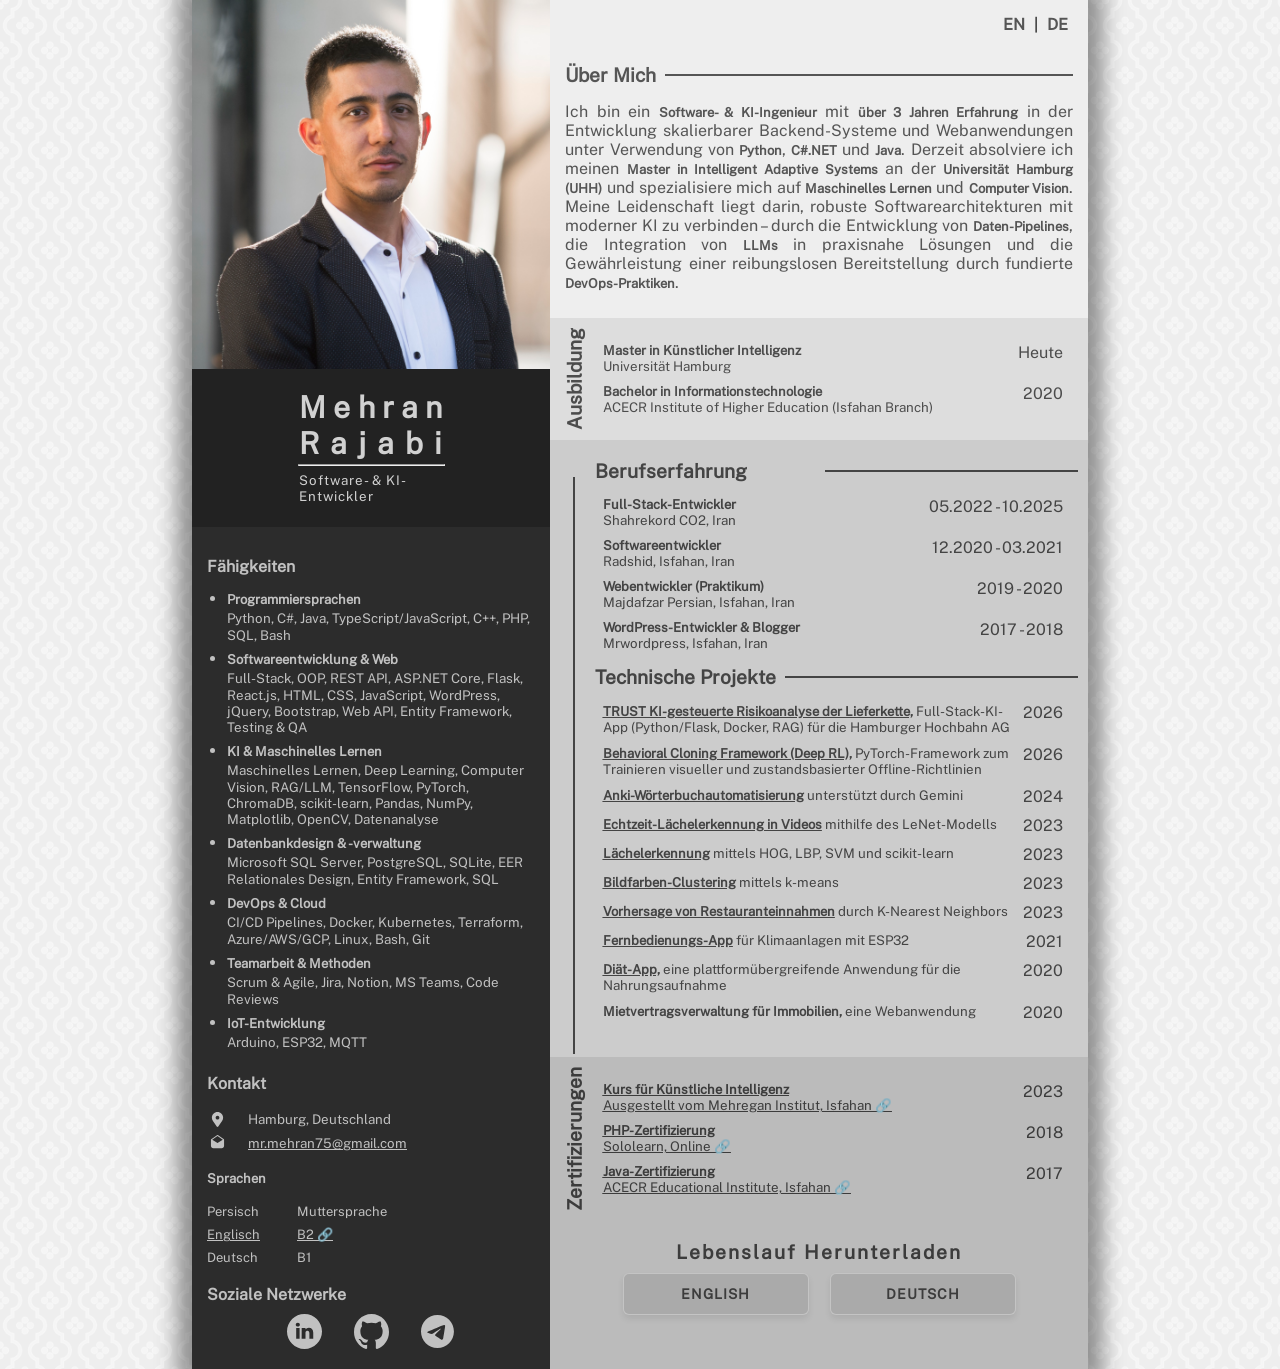
==== de/index.html @ a1eb5d1c "Multilanguage implemented" ====
<html lang="de">

<head>
    <meta charset="UTF-8">
    <meta http-equiv="X-UA-Compatible" content="IE=edge">
    <meta name='viewport' content='width=device-width, initial-scale=1'>
    <meta name="keywords"
        content="Webentwickler, Softwareingenieur, Technologie-Enthusiast, Programmierleidenschaft, Naturliebhaber, Videospiele, Überwachung der Tankkapazität, tank-monitoring.ir, Künstliche Intelligenz, Jahad Universität, Mehregan Institut, Englisch C1, Persisch Muttersprache">
    <meta name="description"
        content="Mehran Rajabi ist ein erfahrener Webentwickler und Softwareingenieur mit einer großen Leidenschaft für Technologie und Programmierung. Abgeschlossenes Bachelorstudium in Informationstechnologie an der Jahad-Universität und Spezialisierung auf Künstliche Intelligenz am Mehregan-Institut.">
    <meta name="author" content="Mehran Rajabi">
    <link rel="icon" type="image/x-icon" href="../fav.ico">
    <link rel="stylesheet" href="../style.css">
    <title>Mehran Rajabi</title>
</head>
<div id="modal" style="opacity:0;">
    <span class="close" onclick="closeModal()">&times;</span>
    <img id="modal-image" src="/profile.jpg" alt="">
</div>

<body>
    <div class="container">
        <div class="col-sm col">
            <div class="image">
                <img src="/profile.jpg" alt="Mehran Rajabi">
            </div>
            <div class="name">
                <p>Mehran</p>
                <p>Rajabi</p>
                <hr>
                <small>Software- & KI-Entwickler</small>
            </div>
            <div class="skill">
                <h4>Fähigkeiten</h4>
                <ul>
                    <li>
                        <b>Programmiersprachen</b>
                        <br>
                        <small>
                            Python, C#, Java, TypeScript/JavaScript, C++, PHP, SQL, Bash
                        </small>
                    </li>
                    <li>
                        <b>Softwareentwicklung & Web</b>
                        <br>
                        <small>
                            Full-Stack, OOP, REST API, ASP.NET Core, Flask, React.js, HTML, CSS, JavaScript, WordPress,
                            jQuery, Bootstrap, Web API, Entity Framework, Testing & QA
                        </small>
                    </li>
                    <li>
                        <b>KI & Maschinelles Lernen</b>
                        <br>
                        <small>Maschinelles Lernen, Deep Learning, Computer Vision, RAG/LLM,
                            TensorFlow, PyTorch, ChromaDB, scikit-learn, Pandas, NumPy, Matplotlib, OpenCV,
                            Datenanalyse</small>
                    </li>
                    <li>
                        <b>Datenbankdesign & -verwaltung</b>
                        <br>
                        <small>Microsoft SQL Server, PostgreSQL, SQLite, EER Relationales Design, Entity
                            Framework, SQL</small>
                    </li>
                    <li>
                        <b>DevOps & Cloud</b>
                        <br>
                        <small>CI/CD Pipelines, Docker, Kubernetes, Terraform, Azure/AWS/GCP, Linux, Bash,
                            Git</small>
                    </li>
                    <li>
                        <b>Teamarbeit & Methoden</b>
                        <br>
                        <small>Scrum & Agile, Jira, Notion, MS Teams, Code Reviews</small>
                    </li>
                    <li>
                        <b>IoT-Entwicklung</b>
                        <br>
                        <small>Arduino, ESP32, MQTT</small>
                    </li>
                </ul>
            </div>
            <div class="contact">
                <h4>Kontakt</h4>
                <div class="contact-container">
                    <div class="contact-icon">
                        <svg xmlns="http://www.w3.org/2000/svg" xmlns:xlink="http://www.w3.org/1999/xlink" version="1.0"
                            id="Layer_1" width="15px" height="15px" viewBox="0 0 64 64"
                            enable-background="new 0 0 64 64" xml:space="preserve">
                            <path
                                d="M32,0C18.746,0,8,10.746,8,24c0,5.219,1.711,10.008,4.555,13.93c0.051,0.094,0.059,0.199,0.117,0.289l16,24  C29.414,63.332,30.664,64,32,64s2.586-0.668,3.328-1.781l16-24c0.059-0.09,0.066-0.195,0.117-0.289C54.289,34.008,56,29.219,56,24  C56,10.746,45.254,0,32,0z M32,32c-4.418,0-8-3.582-8-8s3.582-8,8-8s8,3.582,8,8S36.418,32,32,32z" />
                        </svg>
                        <svg xmlns="http://www.w3.org/2000/svg" xmlns:xlink="http://www.w3.org/1999/xlink" height="15px"
                            width="15px" version="1.1" viewBox="0 0 32 32" xml:space="preserve">
                            <path
                                d="M30,9.9C30,9.9,30,9.8,30,9.9c0-0.2-0.1-0.3-0.1-0.4c0,0,0,0,0,0c0,0,0,0,0,0c-0.1-0.1-0.1-0.2-0.2-0.3c0,0,0,0,0,0  c0,0,0,0,0,0l-13-9c-0.3-0.2-0.8-0.2-1.1,0l-13,9c0,0,0,0,0,0c0,0,0,0,0,0C2.3,9.3,2.2,9.4,2.2,9.4c0,0,0,0,0,0c0,0,0,0,0,0  C2.1,9.6,2,9.7,2,9.8c0,0,0,0,0,0.1c0,0,0,0.1,0,0.1v13c0,2.8,2.2,5,5,5h18c2.8,0,5-2.2,5-5V10C30,10,30,9.9,30,9.9z M16,2.2  L27.2,10L16,16.8L4.8,10L16,2.2z" />
                        </svg>
                    </div>
                    <div class="contact-info">
                        <small>Hamburg, Deutschland</small>
                        <small><a href="mailto:mr.mehran75@gmail.com">mr.mehran75@gmail.com</a></small>
                    </div>
                </div>
            </div>
            <div class="languages">
                <h4>Sprachen</h4>
                <div class="lan-container">
                    <div class="lan">
                        <div>Persisch</div>
                        <div onclick="openModal(`/Certificates/IELTS.jpg`,`IELTS-Zertifizierung`)">
                            Englisch</div>
                        <div>Deutsch</div>
                    </div>
                    <div class="level">
                        <div>Muttersprache</div>
                        <div onclick="openModal(`/Certificates/IELTS.jpg`,`IELTS-Zertifizierung`)">B2
                        </div>
                        <div>B1</div>
                    </div>
                </div>
            </div>
            <div class="socials">
                <h4>Soziale Netzwerke</h4>
                <div class="socials-container">
                    <a href="https://www.linkedin.com/in/mehranr7/" target="_blank">
                        <svg xmlns="http://www.w3.org/2000/svg" xmlns:xlink="http://www.w3.org/1999/xlink" height="35px"
                            width="35px" version="1.1" id="Layer_1" viewBox="-143 145 512 512" xml:space="preserve">
                            <path
                                d="M113,145c-141.4,0-256,114.6-256,256s114.6,256,256,256s256-114.6,256-256S254.4,145,113,145z M41.4,508.1H-8.5V348.4h49.9  V508.1z M15.1,328.4h-0.4c-18.1,0-29.8-12.2-29.8-27.7c0-15.8,12.1-27.7,30.5-27.7c18.4,0,29.7,11.9,30.1,27.7  C45.6,316.1,33.9,328.4,15.1,328.4z M241,508.1h-56.6v-82.6c0-21.6-8.8-36.4-28.3-36.4c-14.9,0-23.2,10-27,19.6  c-1.4,3.4-1.2,8.2-1.2,13.1v86.3H71.8c0,0,0.7-146.4,0-159.7h56.1v25.1c3.3-11,21.2-26.6,49.8-26.6c35.5,0,63.3,23,63.3,72.4V508.1z  " />
                        </svg>
                    </a>
                    <a href="https://github.com/mehranr7" target="_blank">
                        <svg xmlns="http://www.w3.org/2000/svg" xmlns:xlink="http://www.w3.org/1999/xlink" width="35px"
                            height="35px" viewBox="0 0 20 20" version="1.1">
                            <title>github [#142]</title>
                            <desc>Created with Sketch.</desc>
                            <defs> </defs>
                            <g id="Page-1" stroke="none" stroke-width="1" fill-rule="evenodd">
                                <g id="Dribbble-Light-Preview" transform="translate(-140.000000, -7559.000000)">
                                    <g id="icons" transform="translate(56.000000, 160.000000)">
                                        <path
                                            d="M94,7399 C99.523,7399 104,7403.59 104,7409.253 C104,7413.782 101.138,7417.624 97.167,7418.981 C96.66,7419.082 96.48,7418.762 96.48,7418.489 C96.48,7418.151 96.492,7417.047 96.492,7415.675 C96.492,7414.719 96.172,7414.095 95.813,7413.777 C98.04,7413.523 100.38,7412.656 100.38,7408.718 C100.38,7407.598 99.992,7406.684 99.35,7405.966 C99.454,7405.707 99.797,7404.664 99.252,7403.252 C99.252,7403.252 98.414,7402.977 96.505,7404.303 C95.706,7404.076 94.85,7403.962 94,7403.958 C93.15,7403.962 92.295,7404.076 91.497,7404.303 C89.586,7402.977 88.746,7403.252 88.746,7403.252 C88.203,7404.664 88.546,7405.707 88.649,7405.966 C88.01,7406.684 87.619,7407.598 87.619,7408.718 C87.619,7412.646 89.954,7413.526 92.175,7413.785 C91.889,7414.041 91.63,7414.493 91.54,7415.156 C90.97,7415.418 89.522,7415.871 88.63,7414.304 C88.63,7414.304 88.101,7413.319 87.097,7413.247 C87.097,7413.247 86.122,7413.234 87.029,7413.87 C87.029,7413.87 87.684,7414.185 88.139,7415.37 C88.139,7415.37 88.726,7417.2 91.508,7416.58 C91.513,7417.437 91.522,7418.245 91.522,7418.489 C91.522,7418.76 91.338,7419.077 90.839,7418.982 C86.865,7417.627 84,7413.783 84,7409.253 C84,7403.59 88.478,7399 94,7399"
                                            id="github-[#142]"> </path>
                                    </g>
                                </g>
                            </g>
                        </svg>
                    </a>
                    <a href="https://telegram.me/mehranr7" target="_blank">
                        <svg xmlns="http://www.w3.org/2000/svg" fill="#ffffff" width="35px" height="35px"
                            viewBox="0 0 32 32" version="1.1">
                            <title>telegram</title>
                            <path
                                d="M22.122 10.040c0.006-0 0.014-0 0.022-0 0.209 0 0.403 0.065 0.562 0.177l-0.003-0.002c0.116 0.101 0.194 0.243 0.213 0.403l0 0.003c0.020 0.122 0.031 0.262 0.031 0.405 0 0.065-0.002 0.129-0.007 0.193l0-0.009c-0.225 2.369-1.201 8.114-1.697 10.766-0.21 1.123-0.623 1.499-1.023 1.535-0.869 0.081-1.529-0.574-2.371-1.126-1.318-0.865-2.063-1.403-3.342-2.246-1.479-0.973-0.52-1.51 0.322-2.384 0.221-0.23 4.052-3.715 4.127-4.031 0.004-0.019 0.006-0.040 0.006-0.062 0-0.078-0.029-0.149-0.076-0.203l0 0c-0.052-0.034-0.117-0.053-0.185-0.053-0.045 0-0.088 0.009-0.128 0.024l0.002-0.001q-0.198 0.045-6.316 4.174c-0.445 0.351-1.007 0.573-1.619 0.599l-0.006 0c-0.867-0.105-1.654-0.298-2.401-0.573l0.074 0.024c-0.938-0.306-1.683-0.467-1.619-0.985q0.051-0.404 1.114-0.827 6.548-2.853 8.733-3.761c1.607-0.853 3.47-1.555 5.429-2.010l0.157-0.031zM15.93 1.025c-8.302 0.020-15.025 6.755-15.025 15.060 0 8.317 6.742 15.060 15.060 15.060s15.060-6.742 15.060-15.060c0-8.305-6.723-15.040-15.023-15.060h-0.002q-0.035-0-0.070 0z" />
                        </svg>
                    </a>
                </div>
            </div>
        </div>
        <div class="col-lg col">
            <div class="lang-selector">
                <a href="/en/">EN</a> | <a href="/de/">DE</a>
            </div>
            <div class="about-me">
                <div class="horizontal-container">
                    <h2>Über Mich</h2>
                    <span class="horizontal-line"></span>
                </div>
                <div class="about-text">
                    <p>
                        Ich bin ein <b>Software- & KI-Ingenieur</b> mit <b>über 3 Jahren Erfahrung</b> in der
                        Entwicklung
                        skalierbarer Backend-Systeme und Webanwendungen unter Verwendung von <b>Python</b>,
                        <b>C#.NET</b> und <b>Java</b>.
                        Derzeit absolviere ich meinen <b>Master in Intelligent Adaptive Systems</b> an der
                        <b>Universität Hamburg (UHH)</b>
                        und spezialisiere mich auf <b>Maschinelles Lernen</b> und <b>Computer Vision</b>. Meine
                        Leidenschaft liegt
                        darin, robuste Softwarearchitekturen mit moderner KI zu verbinden – durch die Entwicklung von
                        <b>Daten-Pipelines</b>, die Integration von <b>LLMs</b> in praxisnahe Lösungen und die
                        Gewährleistung
                        einer reibungslosen Bereitstellung durch fundierte <b>DevOps-Praktiken</b>.
                    </p>
                </div>
            </div>
            <div class="education">
                <div class="vertical-container">
                    <div class="vertical-heading">
                        <h2 class="vertical">Ausbildung</h2>
                        <span class="line"></span>
                    </div>
                    <div class="list-container">
                        <div class="list-item">
                            <div class="item-content">
                                <b>Master in Künstlicher Intelligenz</b>
                                <small>Universität Hamburg</small>
                            </div>
                            <div class="item-date">
                                Heute
                            </div>
                        </div>
                        <div class="list-item">
                            <div class="item-content">
                                <b>Bachelor in Informationstechnologie</b>
                                <small>ACECR Institute of Higher Education (Isfahan Branch)</small>
                            </div>
                            <div class="item-date">
                                2020
                            </div>
                        </div>
                    </div>
                </div>
            </div>
            <div class="experience">
                <div class="horizontal-container horizontal-padding">
                    <h2 id="experience1">Berufserfahrung</h2>
                    <span class="horizontal-line" id="horizontal-line-1"></span>
                </div>
                <div class="vertical-container">
                    <div class="vertical-heading">
                        <h2 class="vertical"></h2>
                        <span class="line active-line"></span>
                    </div>
                    <div class="list-container">
                        <div class="list-item">
                            <div class="item-content">
                                <b>Full-Stack-Entwickler</b>
                                <small>Shahrekord CO2, Iran</small>
                            </div>
                            <div class="item-date">
                                05.2022 - 10.2025
                            </div>
                        </div>
                        <div class="list-item">
                            <div class="item-content">
                                <b>Softwareentwickler</b>
                                <small>Radshid, Isfahan, Iran</small>
                            </div>
                            <div class="item-date">
                                12.2020 - 03.2021
                            </div>
                        </div>
                        <div class="list-item">
                            <div class="item-content">
                                <b>Webentwickler (Praktikum)</b>
                                <small>Majdafzar Persian, Isfahan, Iran</small>
                            </div>
                            <div class="item-date">
                                2019 - 2020
                            </div>
                        </div>
                        <div class="list-item">
                            <div class="item-content">
                                <b>WordPress-Entwickler & Blogger</b>
                                <small>Mrwordpress, Isfahan, Iran</small>
                            </div>
                            <div class="item-date">
                                2017 - 2018
                            </div>
                        </div>
                    </div>
                </div>
                <div class="horizontal-container horizontal-padding">
                    <h2 id="experience2">Technische Projekte</h2>
                    <span class="horizontal-line" id="horizontal-line-2"></span>
                </div>
                <div class="vertical-container">
                    <div class="vertical-heading">
                        <h2 class="vertical"></h2>
                        <span class="line active-line"></span>
                    </div>
                    <div class="list-container">
                        <div class="list-item">
                            <div class="item-content">
                                <small><a href="https://datadrivensolutions.informatik.uni-hamburg.de/" target="_blank"
                                        style="color: inherit; text-decoration: underline;"
                                        rel="noopener noreferrer"><b>TRUST KI-gesteuerte Risikoanalyse der
                                            Lieferkette,</b></a>
                                    Full-Stack-KI-App (Python/Flask, Docker, RAG) für die Hamburger Hochbahn AG</small>
                            </div>
                            <div class="item-date">
                                2026
                            </div>
                        </div>
                        <div class="list-item">
                            <div class="item-content">
                                <small><a href="https://github.com/mehranr7/le-wm-fast-policy" target="_blank"
                                        style="color: inherit; text-decoration: underline;"
                                        rel="noopener noreferrer"><b>Behavioral Cloning Framework (Deep RL),</b></a>
                                    PyTorch-Framework zum Trainieren visueller und zustandsbasierter
                                    Offline-Richtlinien</small>
                            </div>
                            <div class="item-date">
                                2026
                            </div>
                        </div>
                        <div class="list-item">
                            <div class="item-content">
                                <small><a href="https://github.com/mehranr7/AnkiDictionary" target="_blank"
                                        style="color: inherit; text-decoration: underline;" rel="noopener noreferrer">
                                        <b>Anki-Wörterbuchautomatisierung</b></a> unterstützt durch Gemini</small>
                            </div>
                            <div class="item-date">
                                2024
                            </div>
                        </div>
                        <div class="list-item">
                            <div class="item-content">
                                <small><a href="https://github.com/mehranr7/smile-detection-cnn" target="_blank"
                                        style="color: inherit; text-decoration: underline;" rel="noopener noreferrer">
                                        <b>Echtzeit-Lächelerkennung in Videos</b></a> mithilfe des LeNet-Modells</small>
                            </div>
                            <div class="item-date">
                                2023
                            </div>
                        </div>
                        <div class="list-item">
                            <div class="item-content">
                                <small><a href="https://github.com/mehranr7/smile-detection" target="_blank"
                                        style="color: inherit; text-decoration: underline;" rel="noopener noreferrer">
                                        <b>Lächelerkennung</b></a> mittels HOG, LBP, SVM und scikit-learn</small>
                            </div>
                            <div class="item-date">
                                2023
                            </div>
                        </div>
                        <div class="list-item">
                            <div class="item-content">
                                <small><a href="https://github.com/mehranr7/cluster-image-colors" target="_blank"
                                        style="color: inherit; text-decoration: underline;" rel="noopener noreferrer">
                                        <b>Bildfarben-Clustering</b></a> mittels k-means</small>
                            </div>
                            <div class="item-date">
                                2023
                            </div>
                        </div>
                        <div class="list-item">
                            <div class="item-content">
                                <small><a href="https://github.com/mehranr7/restaurant-revenue" target="_blank"
                                        style="color: inherit; text-decoration: underline;" rel="noopener noreferrer">
                                        <b>Vorhersage von Restauranteinnahmen</b></a> durch K-Nearest Neighbors</small>
                            </div>
                            <div class="item-date">
                                2023
                            </div>
                        </div>
                        <div class="list-item">
                            <div class="item-content">
                                <small><a href="https://gitlab.com/MehranR7/iot_cooler" target="_blank"
                                        style="color: inherit; text-decoration: underline;" rel="noopener noreferrer">
                                        <b>Fernbedienungs-App</b></a> für Klimaanlagen mit ESP32</small>
                            </div>
                            <div class="item-date">
                                2021
                            </div>
                        </div>
                        <div class="list-item">
                            <div class="item-content">
                                <small><a href="https://github.com/mehranr7/Diet-Macro-Tracker" target="_blank"
                                        style="color: inherit; text-decoration: underline;" rel="noopener noreferrer">
                                        <b>Diät-App,</b></a> eine plattformübergreifende Anwendung für die
                                    Nahrungsaufnahme</small>
                            </div>
                            <div class="item-date">
                                2020
                            </div>
                        </div>
                        <div class="list-item">
                            <div class="item-content">
                                <small><b>Mietvertragsverwaltung für Immobilien,</b> eine Webanwendung</small>
                            </div>
                            <div class="item-date">
                                2020
                            </div>
                        </div>
                    </div>
                </div>
            </div>
            <div class="certifications">
                <div class="vertical-container">
                    <div class="vertical-heading">
                        <h2 class="vertical">Zertifizierungen</h2>
                        <span class="line"></span>
                    </div>
                    <div class="list-container">
                        <div class="list-item">
                            <a href="/Certificates/Comprehensive-Artificial-Intelligence.pdf" target="_blank">
                                <div class="item-content">
                                    <b>Kurs für Künstliche Intelligenz</b>
                                    <small>Ausgestellt vom Mehregan Institut, Isfahan</small>
                                </div>
                            </a>
                            <div class="item-date">
                                2023
                            </div>
                        </div>

                        <div class="list-item">
                            <a href="/Certificates/PHP.pdf" target="_blank">
                                <div class="item-content">
                                    <b>PHP-Zertifizierung</b>
                                    <small>Sololearn, Online</small>
                                </div>
                            </a>
                            <div class="item-date">
                                2018
                            </div>
                        </div>
                        <div class="list-item">
                            <a href="/Certificates/Java.pdf" target="_blank">
                                <div class="item-content">
                                    <b>Java-Zertifizierung</b>
                                    <small>ACECR Educational Institute, Isfahan</small>
                                </div>
                            </a>
                            <div class="item-date">
                                2017
                            </div>
                        </div>
                    </div>
                </div>
            </div>
            <div class="downloadbox">
                <h2>Lebenslauf herunterladen</h2>
                <div class="resume-container">
                    <a href="/Mehran-Rajabi-EN.pdf" class="download">English</a>
                    <a href="/Mehran-Rajabi-DE.pdf" class="download">Deutsch</a>
                </div>

            </div>
        </div>
    </div>
    <script src="../scripts.js"></script>
</body>

</html>
---- style.css ----
@font-face {
    font-family: public_sans;
    font-style: normal;
    font-weight: normal;
    src: url(fonts/PublicSans-Regular.ttf);
}

* {
    font-family: public_sans;
}

body {
    margin: 0;
    padding: 0;
    background-image: url(img/bg.png);
    background-repeat: repeat;
    background-size: 100px;
}

.col-sm a {
    color: #ffffff;
    /* text-decoration: none; */
}

.col-lg a {
    color: #000000;
    /* text-decoration: none; */
}

.container {
    width: 80%;
    margin: auto;
    display: flex;
    padding: 0;
    box-shadow: 0px 0px 20px 15px rgb(0 0 0 / 40%);
}

.col {
    margin: 0;
}

.col-sm {
    width: 40%;
    background-color: #2c2c2c;
}

.col-lg {
    width: 60%;
    background-color: #bbb;
}

/* desktops large */
@media only screen and (max-width: 1920px) {
    .container {
        width: 60%;
    }
}

/* desktops small*/
@media only screen and (max-width: 1440px) {
    .container {
        width: 70%;
    }
}

/* tablets and mobiles */
@media only screen and (max-width: 768px) {

    .container {
        width: 100%;
        flex-flow: column;
    }

    .col-sm {
        width: 100%;
    }

    .col-lg {
        width: 100%;
    }
}

.image img {
    width: 100%;
}

.col>* {
    width: 100%;
}

.lang-selector {
    text-align: right;
    padding: 15px 15px 0px 15px;
    background-color: #eeeeee;
    width: calc(100% - 30px);
}

.lang-selector a {
    color: #555555;
    text-decoration: none;
    font-weight: bold;
    padding: 0 5px;
}

.lang-selector a:hover {
    text-decoration: underline;
}

.about-me {
    padding: 10px 15px;
    padding-top: 30px;
    width: calc(100% - 30px);
}

h2 {
    font-size: larger;
    font-weight: bold;
    padding: 0;
    margin: 0;
}

.about-me h2 {
    width: 100px;
}

.about-me .horizontal-line {
    width: calc(100% - 100px);
}

.about-text {
    text-align: justify;
}

.horizontal-padding {
    padding-left: 35px;
}

.horizontal-container {
    display: flex;
}

.horizontal-line {
    border-top: solid 2px;
    position: relative;
    top: 10px;
    height: 1px;
}

.vertical-container {
    display: flex;
}

.vertical-heading {
    position: relative;
    left: 0px;
    width: 30px;
    display: flex;
    justify-content: center;
    text-align: center;
}

.vertical {
    writing-mode: tb-rl;
    transform: rotate(-180deg);
    margin: 0;
}

.active-line {
    border-left: solid 2px;
    height: calc(100% + 22px);
    position: relative;
    top: -5px;
}


.education {
    background-color: #eeeeee;
    padding: 10px;
    width: calc(100% - 20px);
}

.list-item {
    display: flex;
    justify-content: space-between;
    padding: 5px;
}

.item-content {
    display: flex;
    flex-flow: column;
}

.item-date {
    text-align: right;
}

.list-container {
    width: 100%;
    padding: 10px;
}

.experience {
    background-color: #dddddd;
    padding: 20px 10px;
    width: calc(100% - 20px);
}

#experience1 {
    width: 230px;
}

#horizontal-line-1 {
    width: calc(100% - 230px);
}

#experience2 {
    width: 190px;
}

#horizontal-line-2 {
    width: calc(100% - 190px);
}

#experience3 {
    width: 250px;
}

#horizontal-line-3 {
    width: calc(100% - 250px);
}

.certifications {
    padding: 10px;
    width: calc(100% - 20px);
}

.downloadbox {
    background-color: #bbbbbb;
    padding: 10px;
    width: calc(100% - 20px);
    display: flex;
    justify-content: center;
    align-items: center;
    flex-flow: column;
}

.downloadbox h2 {
    width: 100%;
    text-align: center;
    text-transform: capitalize;
    letter-spacing: 2px;
    padding: 10px;
}

.name {
    display: flex;
    justify-content: center;
    align-items: center;
    flex-flow: column;
    padding: 20px 0;
}

.name p,
.name small,
.name hr {
    width: 145px;
    margin: 3px 0 3px 0;
}

.name p {
    margin: 0;
    padding: 0;
    font-size: 30px;
    font-weight: bolder;
}

.name p:first-child {
    letter-spacing: 7.5px;
}

.name p:nth-child(2) {
    letter-spacing: 11px;
}

.name small {
    letter-spacing: 1px;
}

.skill,
.contact,
.languages,
.socials {
    padding: 10px 15px;
    width: calc(100% - 30px);
    background-color: #2c2c2c;
    color: #ffffff;
}

.skill {
    padding-top: 30px;
}

/* tablets and mobiles */
@media only screen and (max-width: 768px) {


    .skill,
    .contact,
    .languages,
    .socials {
        padding: 10px 15px;
    }

    .skill {
        padding-top: 15px;
    }
}

.socials {
    padding-bottom: 15px;
}

ul {
    width: calc(100% - 20px);
    position: relative;
    left: -20px;
    margin: 0;
}

h4 {
    margin: 0;
    padding-bottom: 10px;
}

.skill li {
    padding: 3px 0;
}

.skill b {
    font-size: 13px;
    font-weight: bold;
}

.contact-container {
    max-width: 200px;
    display: flex;
    justify-content: space-between;
}

.contact-icon {
    width: 20px;
    display: flex;
    flex-flow: column;
    justify-content: center;
    align-items: center;
    padding-right: 5px;
}

.contact-info {
    display: flex;
    flex-flow: column;
    justify-content: center;
    align-items: flex-start;
}

.lan-container {
    max-width: 180px;
    display: flex;
    justify-content: space-between;
}

.languages {
    font-size: 13px;
}

.contact-container small,
.contact-container svg,
.lan div,
.level div {
    padding-top: 8px;
}

.socials-container {
    max-width: 200px;
    display: flex;
    margin: auto;
    justify-content: space-around;
}

.socials {
    padding-bottom: 20px;
}

#modal {
    position: fixed;
    top: 0;
    left: 0;
    width: 100%;
    height: 100%;
    z-index: 99;
    background-color: #222222cc;
    display: none;
    justify-content: center;
    align-items: center;
    transition: all 1s;
}

#modal img {
    width: 100%;
    height: 100%;
    object-fit: contain;
}

.close {
    position: absolute;
    top: 1%;
    right: 3%;
    color: #fff;
    font-size: 40px;
    background-color: #22222277;
    width: 44px;
    height: 44px;
    display: flex;
    justify-content: center;
    align-items: center;
    border-radius: 22px;
}

a {
    cursor: pointer;
}

* [onclick],
a *,
.level div[onclick] {
    text-decoration: underline;
}

* [onclick] small::after,
a small::after,
.level div[onclick]::after {
    content: ' 🔗';
}

.close {
    text-decoration: none;
}

.resume-container {
    width: 80%;
    background-color: #bbb;
    display: flex;
    justify-content: center;
    align-items: center;
    margin: 0;
}

a.download {
    width: 90%;
    margin: 0 2.5%;
    background-color: #aaa;
    color: #000;
    font-size: 14px;
    font-weight: 600;
    letter-spacing: 1px;
    text-transform: uppercase;
    text-decoration: none;
    display: inline-block;
    padding: 12px 0;
    border: 1px solid rgba(255, 255, 255, 0.3);
    border-radius: 6px;
    cursor: pointer;
    text-align: center;
    position: relative;
    overflow: hidden;
    transition: all 0.3s ease;
    box-shadow: 0 4px 6px rgba(0, 0, 0, 0.08);
}

a.download:hover {
    background-color: #a0a0a0;
    transform: translateY(-2px);
    box-shadow: 0 6px 12px rgba(0, 0, 0, 0.15);
}

a.download:active {
    transform: translateY(1px);
    box-shadow: 0 2px 4px rgba(0, 0, 0, 0.1);
}

a.download::before {
    content: '';
    position: absolute;
    top: 0;
    left: -100px;
    width: 100px;
    height: 100%;

    background-image: linear-gradient(120deg,
            rgba(255, 255, 255, 0) 30%,
            rgba(255, 255, 255, 0.6) 50%,
            rgba(255, 255, 255, 0) 70%);
    animation: shine 3s infinite linear;
}



@keyframes shine {
    0% {
        left: -100px;
    }

    20% {
        left: 100%;
    }

    100% {
        left: 100%;
    }
}

@media (max-width: 600px) {
    .resume-container {
        flex-direction: column;
        gap: 16px;
    }

    a.download {
        width: 100%;
        box-sizing: border-box;
    }
}

.name {
    background-color: #222222;
    color: #d1d1d1;
}

.skill,
.contact,
.contact a,
.contact svg,
.languages,
.socials,
.socials a,
.socials svg {
    background-color: #2c2c2c;
    color: #c1c1c1;
    fill: #c1c1c1 !important;
}

.about-me,
.about-me a {
    background-color: #eeeeee;
    color: #555555;
}

.education,
.education a {
    background-color: #dddddd;
    color: #4c4c4c;
}

.experience,
.experience a {
    background-color: #cccccc;
    color: #444444;
}

.certifications,
.certifications a {
    background-color: #bbbbbb;
    color: #3c3c3c;
}

.downloadbox,
.downloadbox a {
    color: #3c3c3c;
}

.downloadbox {
    background-color: #bbbbbb;
    color: #3c3c3c;
}

.item-content small {
    padding: 0 10px 0 0;
}

b {
    font-size: small;
}
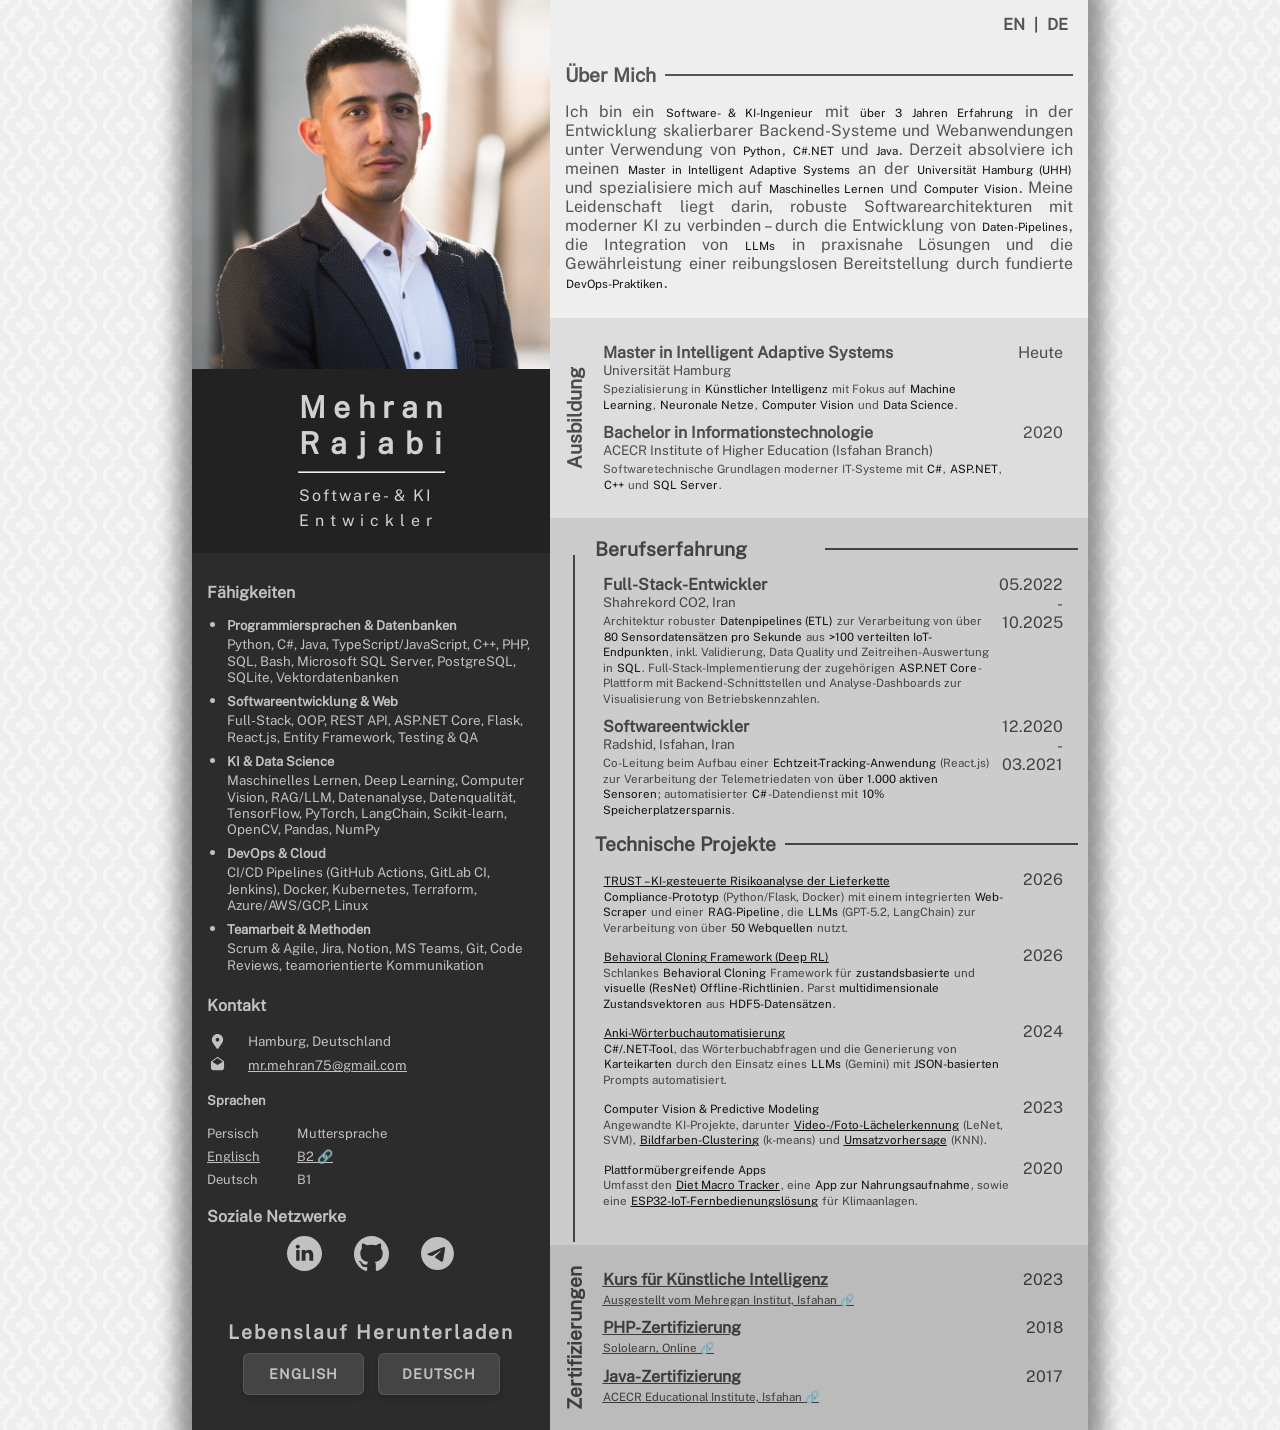
==== commit f72c8a7b: "update" ====
--- a/de/index.html
+++ b/de/index.html
@@ -10,7 +10,7 @@
         content="Mehran Rajabi ist ein erfahrener Webentwickler und Softwareingenieur mit einer großen Leidenschaft für Technologie und Programmierung. Abgeschlossenes Bachelorstudium in Informationstechnologie an der Jahad-Universität und Spezialisierung auf Künstliche Intelligenz am Mehregan-Institut.">
     <meta name="author" content="Mehran Rajabi">
     <link rel="icon" type="image/x-icon" href="../fav.ico">
-    <link rel="stylesheet" href="../style.css">
+    <link rel="stylesheet" href="../style.css?v=7">
     <title>Mehran Rajabi</title>
 </head>
 <div id="modal" style="opacity:0;">
@@ -28,54 +28,49 @@
                 <p>Mehran</p>
                 <p>Rajabi</p>
                 <hr>
-                <small>Software- & KI-Entwickler</small>
+                <small>Software- & KI</small>
+                <small>Entwickler</small>
             </div>
             <div class="skill">
                 <h4>Fähigkeiten</h4>
                 <ul>
                     <li>
-                        <b>Programmiersprachen</b>
+                        <b>Programmiersprachen & Datenbanken</b>
                         <br>
                         <small>
-                            Python, C#, Java, TypeScript/JavaScript, C++, PHP, SQL, Bash
+                            Python, C#, Java, TypeScript/JavaScript, C++, PHP, SQL, Bash, Microsoft SQL Server,
+                            PostgreSQL, SQLite, Vektordatenbanken
                         </small>
                     </li>
                     <li>
                         <b>Softwareentwicklung & Web</b>
                         <br>
                         <small>
-                            Full-Stack, OOP, REST API, ASP.NET Core, Flask, React.js, HTML, CSS, JavaScript, WordPress,
-                            jQuery, Bootstrap, Web API, Entity Framework, Testing & QA
+                            Full-Stack, OOP, REST API, ASP.NET Core, Flask, React.js, Entity Framework, Testing & QA
                         </small>
                     </li>
                     <li>
-                        <b>KI & Maschinelles Lernen</b>
+                        <b>KI & Data Science</b>
                         <br>
-                        <small>Maschinelles Lernen, Deep Learning, Computer Vision, RAG/LLM,
-                            TensorFlow, PyTorch, ChromaDB, scikit-learn, Pandas, NumPy, Matplotlib, OpenCV,
-                            Datenanalyse</small>
-                    </li>
-                    <li>
-                        <b>Datenbankdesign & -verwaltung</b>
-                        <br>
-                        <small>Microsoft SQL Server, PostgreSQL, SQLite, EER Relationales Design, Entity
-                            Framework, SQL</small>
+                        <small>
+                            Maschinelles Lernen, Deep Learning, Computer Vision, RAG/LLM, Datenanalyse, Datenqualität,
+                            TensorFlow, PyTorch, LangChain, Scikit-learn, OpenCV, Pandas, NumPy
+                        </small>
                     </li>
                     <li>
                         <b>DevOps & Cloud</b>
                         <br>
-                        <small>CI/CD Pipelines, Docker, Kubernetes, Terraform, Azure/AWS/GCP, Linux, Bash,
-                            Git</small>
+                        <small>
+                            CI/CD Pipelines (GitHub Actions, GitLab CI, Jenkins), Docker, Kubernetes, Terraform,
+                            Azure/AWS/GCP, Linux
+                        </small>
                     </li>
                     <li>
                         <b>Teamarbeit & Methoden</b>
                         <br>
-                        <small>Scrum & Agile, Jira, Notion, MS Teams, Code Reviews</small>
-                    </li>
-                    <li>
-                        <b>IoT-Entwicklung</b>
-                        <br>
-                        <small>Arduino, ESP32, MQTT</small>
+                        <small>
+                            Scrum & Agile, Jira, Notion, MS Teams, Git, Code Reviews, teamorientierte Kommunikation
+                        </small>
                     </li>
                 </ul>
             </div>
@@ -155,6 +150,13 @@
                     </a>
                 </div>
             </div>
+            <div class="downloadbox">
+                <h2>Lebenslauf herunterladen</h2>
+                <div class="resume-container">
+                    <a href="/Mehran-Rajabi-EN.pdf" class="download">English</a>
+                    <a href="/Mehran-Rajabi-DE.pdf" class="download">Deutsch</a>
+                </div>
+            </div>
         </div>
         <div class="col-lg col">
             <div class="lang-selector">
@@ -191,8 +193,11 @@
                     <div class="list-container">
                         <div class="list-item">
                             <div class="item-content">
-                                <b>Master in Künstlicher Intelligenz</b>
+                                <b>Master in Intelligent Adaptive Systems</b>
                                 <small>Universität Hamburg</small>
+                                <small>Spezialisierung in <b>Künstlicher Intelligenz</b> mit Fokus auf <b>Machine
+                                        Learning</b>, <b>Neuronale Netze</b>, <b>Computer Vision</b> und <b>Data
+                                        Science</b>.</small>
                             </div>
                             <div class="item-date">
                                 Heute
@@ -202,6 +207,8 @@
                             <div class="item-content">
                                 <b>Bachelor in Informationstechnologie</b>
                                 <small>ACECR Institute of Higher Education (Isfahan Branch)</small>
+                                <small>Softwaretechnische Grundlagen moderner IT-Systeme mit <b>C#</b>, <b>ASP.NET</b>,
+                                    <b>C++</b> und <b>SQL Server</b>.</small>
                             </div>
                             <div class="item-date">
                                 2020
@@ -225,6 +232,12 @@
                             <div class="item-content">
                                 <b>Full-Stack-Entwickler</b>
                                 <small>Shahrekord CO2, Iran</small>
+                                <small>Architektur robuster <b>Datenpipelines (ETL)</b> zur Verarbeitung von über <b>80
+                                        Sensordatensätzen pro Sekunde</b> aus <b>&gt;100 verteilten IoT-Endpunkten</b>,
+                                    inkl. Validierung, Data Quality und Zeitreihen-Auswertung in <b>SQL</b>.
+                                    Full-Stack-Implementierung der zugehörigen <b>ASP.NET Core</b>-Plattform mit
+                                    Backend-Schnittstellen und Analyse-Dashboards zur Visualisierung von
+                                    Betriebskennzahlen.</small>
                             </div>
                             <div class="item-date">
                                 05.2022 - 10.2025
@@ -234,29 +247,15 @@
                             <div class="item-content">
                                 <b>Softwareentwickler</b>
                                 <small>Radshid, Isfahan, Iran</small>
+                                <small>Co-Leitung beim Aufbau einer <b>Echtzeit-Tracking-Anwendung</b> (React.js) zur
+                                    Verarbeitung der Telemetriedaten von <b>über 1.000 aktiven Sensoren</b>;
+                                    automatisierter <b>C#</b>-Datendienst mit <b>10% Speicherplatzersparnis</b>.</small>
                             </div>
                             <div class="item-date">
                                 12.2020 - 03.2021
                             </div>
                         </div>
-                        <div class="list-item">
-                            <div class="item-content">
-                                <b>Webentwickler (Praktikum)</b>
-                                <small>Majdafzar Persian, Isfahan, Iran</small>
-                            </div>
-                            <div class="item-date">
-                                2019 - 2020
-                            </div>
-                        </div>
-                        <div class="list-item">
-                            <div class="item-content">
-                                <b>WordPress-Entwickler & Blogger</b>
-                                <small>Mrwordpress, Isfahan, Iran</small>
-                            </div>
-                            <div class="item-date">
-                                2017 - 2018
-                            </div>
-                        </div>
+
                     </div>
                 </div>
                 <div class="horizontal-container horizontal-padding">
@@ -271,11 +270,15 @@
                     <div class="list-container">
                         <div class="list-item">
                             <div class="item-content">
-                                <small><a href="https://datadrivensolutions.informatik.uni-hamburg.de/" target="_blank"
-                                        style="color: inherit; text-decoration: underline;"
-                                        rel="noopener noreferrer"><b>TRUST KI-gesteuerte Risikoanalyse der
-                                            Lieferkette,</b></a>
-                                    Full-Stack-KI-App (Python/Flask, Docker, RAG) für die Hamburger Hochbahn AG</small>
+                                <small>
+                                    <a href="https://datadrivensolutions.informatik.uni-hamburg.de/" target="_blank"
+                                        style="color: inherit; text-decoration: underline;"
+                                        rel="noopener noreferrer"><b>TRUST – KI-gesteuerte Risikoanalyse der
+                                            Lieferkette</b></a><br>
+                                    <b>Compliance-Prototyp</b> (Python/Flask, Docker) mit einem integrierten
+                                    <b>Web-Scraper</b> und einer <b>RAG-Pipeline</b>, die <b>LLMs</b> (GPT-5.2,
+                                    LangChain) zur Verarbeitung von über <b>50 Webquellen</b> nutzt.
+                                </small>
                             </div>
                             <div class="item-date">
                                 2026
@@ -283,11 +286,14 @@
                         </div>
                         <div class="list-item">
                             <div class="item-content">
-                                <small><a href="https://github.com/mehranr7/le-wm-fast-policy" target="_blank"
-                                        style="color: inherit; text-decoration: underline;"
-                                        rel="noopener noreferrer"><b>Behavioral Cloning Framework (Deep RL),</b></a>
-                                    PyTorch-Framework zum Trainieren visueller und zustandsbasierter
-                                    Offline-Richtlinien</small>
+                                <small>
+                                    <a href="https://github.com/mehranr7/le-wm-fast-policy" target="_blank"
+                                        style="color: inherit; text-decoration: underline;"
+                                        rel="noopener noreferrer"><b>Behavioral Cloning Framework (Deep RL)</b></a><br>
+                                    Schlankes <b>Behavioral Cloning</b> Framework für <b>zustandsbasierte</b> und
+                                    <b>visuelle (ResNet) Offline-Richtlinien</b>. Parst <b>multidimensionale
+                                        Zustandsvektoren</b> aus <b>HDF5-Datensätzen</b>.
+                                </small>
                             </div>
                             <div class="item-date">
                                 2026
@@ -295,9 +301,14 @@
                         </div>
                         <div class="list-item">
                             <div class="item-content">
-                                <small><a href="https://github.com/mehranr7/AnkiDictionary" target="_blank"
-                                        style="color: inherit; text-decoration: underline;" rel="noopener noreferrer">
-                                        <b>Anki-Wörterbuchautomatisierung</b></a> unterstützt durch Gemini</small>
+                                <small>
+                                    <a href="https://github.com/mehranr7/AnkiDictionary" target="_blank"
+                                        style="color: inherit; text-decoration: underline;"
+                                        rel="noopener noreferrer"><b>Anki-Wörterbuchautomatisierung</b></a><br>
+                                    <b>C#/.NET-Tool</b>, das Wörterbuchabfragen und die Generierung von
+                                    <b>Karteikarten</b> durch den Einsatz eines <b>LLMs</b> (Gemini) mit
+                                    <b>JSON-basierten</b> Prompts automatisiert.
+                                </small>
                             </div>
                             <div class="item-date">
                                 2024
@@ -305,9 +316,19 @@
                         </div>
                         <div class="list-item">
                             <div class="item-content">
-                                <small><a href="https://github.com/mehranr7/smile-detection-cnn" target="_blank"
-                                        style="color: inherit; text-decoration: underline;" rel="noopener noreferrer">
-                                        <b>Echtzeit-Lächelerkennung in Videos</b></a> mithilfe des LeNet-Modells</small>
+                                <small>
+                                    <b>Computer Vision & Predictive Modeling</b><br>
+                                    Angewandte KI-Projekte, darunter <a
+                                        href="https://github.com/mehranr7/smile-detection-cnn" target="_blank"
+                                        style="color: inherit; text-decoration: underline;"
+                                        rel="noopener noreferrer"><b>Video-/Foto-Lächelerkennung</b></a> (LeNet, SVM),
+                                    <a href="https://github.com/mehranr7/cluster-image-colors" target="_blank"
+                                        style="color: inherit; text-decoration: underline;"
+                                        rel="noopener noreferrer"><b>Bildfarben-Clustering</b></a> (k-means) und <a
+                                        href="https://github.com/mehranr7/restaurant-revenue" target="_blank"
+                                        style="color: inherit; text-decoration: underline;"
+                                        rel="noopener noreferrer"><b>Umsatzvorhersage</b></a> (KNN).
+                                </small>
                             </div>
                             <div class="item-date">
                                 2023
@@ -315,63 +336,23 @@
                         </div>
                         <div class="list-item">
                             <div class="item-content">
-                                <small><a href="https://github.com/mehranr7/smile-detection" target="_blank"
-                                        style="color: inherit; text-decoration: underline;" rel="noopener noreferrer">
-                                        <b>Lächelerkennung</b></a> mittels HOG, LBP, SVM und scikit-learn</small>
-                            </div>
-                            <div class="item-date">
-                                2023
-                            </div>
-                        </div>
-                        <div class="list-item">
-                            <div class="item-content">
-                                <small><a href="https://github.com/mehranr7/cluster-image-colors" target="_blank"
-                                        style="color: inherit; text-decoration: underline;" rel="noopener noreferrer">
-                                        <b>Bildfarben-Clustering</b></a> mittels k-means</small>
-                            </div>
-                            <div class="item-date">
-                                2023
-                            </div>
-                        </div>
-                        <div class="list-item">
-                            <div class="item-content">
-                                <small><a href="https://github.com/mehranr7/restaurant-revenue" target="_blank"
-                                        style="color: inherit; text-decoration: underline;" rel="noopener noreferrer">
-                                        <b>Vorhersage von Restauranteinnahmen</b></a> durch K-Nearest Neighbors</small>
-                            </div>
-                            <div class="item-date">
-                                2023
-                            </div>
-                        </div>
-                        <div class="list-item">
-                            <div class="item-content">
-                                <small><a href="https://gitlab.com/MehranR7/iot_cooler" target="_blank"
-                                        style="color: inherit; text-decoration: underline;" rel="noopener noreferrer">
-                                        <b>Fernbedienungs-App</b></a> für Klimaanlagen mit ESP32</small>
-                            </div>
-                            <div class="item-date">
-                                2021
-                            </div>
-                        </div>
-                        <div class="list-item">
-                            <div class="item-content">
-                                <small><a href="https://github.com/mehranr7/Diet-Macro-Tracker" target="_blank"
-                                        style="color: inherit; text-decoration: underline;" rel="noopener noreferrer">
-                                        <b>Diät-App,</b></a> eine plattformübergreifende Anwendung für die
-                                    Nahrungsaufnahme</small>
+                                <small>
+                                    <b>Plattformübergreifende Apps</b><br>
+                                    Umfasst den <a href="https://github.com/mehranr7/Diet-Macro-Tracker" target="_blank"
+                                        style="color: inherit; text-decoration: underline;"
+                                        rel="noopener noreferrer"><b>Diet Macro Tracker</b></a>, eine <b>App zur
+                                        Nahrungsaufnahme</b>, sowie eine <a
+                                        href="https://gitlab.com/MehranR7/iot_cooler" target="_blank"
+                                        style="color: inherit; text-decoration: underline;"
+                                        rel="noopener noreferrer"><b>ESP32-IoT-Fernbedienungslösung</b></a> für
+                                    Klimaanlagen.
+                                </small>
                             </div>
                             <div class="item-date">
                                 2020
                             </div>
                         </div>
-                        <div class="list-item">
-                            <div class="item-content">
-                                <small><b>Mietvertragsverwaltung für Immobilien,</b> eine Webanwendung</small>
-                            </div>
-                            <div class="item-date">
-                                2020
-                            </div>
-                        </div>
+
                     </div>
                 </div>
             </div>
@@ -419,14 +400,6 @@
                     </div>
                 </div>
             </div>
-            <div class="downloadbox">
-                <h2>Lebenslauf herunterladen</h2>
-                <div class="resume-container">
-                    <a href="/Mehran-Rajabi-EN.pdf" class="download">English</a>
-                    <a href="/Mehran-Rajabi-DE.pdf" class="download">Deutsch</a>
-                </div>
-
-            </div>
         </div>
     </div>
     <script src="../scripts.js"></script>
--- a/style.css
+++ b/style.css
@@ -236,7 +236,7 @@
 
 .downloadbox {
     background-color: #bbbbbb;
-    padding: 10px;
+    padding: 20px 10px;
     width: calc(100% - 20px);
     display: flex;
     justify-content: center;
@@ -283,7 +283,15 @@
 }
 
 .name small {
-    letter-spacing: 1px;
+    font-size: 16px;
+}
+
+.name small:nth-of-type(1) {
+    letter-spacing: 2px;
+}
+
+.name small:nth-of-type(2) {
+    letter-spacing: 6px;
 }
 
 .skill,
@@ -293,7 +301,7 @@
     padding: 10px 15px;
     width: calc(100% - 30px);
     background-color: #2c2c2c;
-    color: #ffffff;
+    color: rgb(209, 209, 209);
 }
 
 .skill {
@@ -448,7 +456,7 @@
 
 .resume-container {
     width: 80%;
-    background-color: #bbb;
+    background-color: transparent;
     display: flex;
     justify-content: center;
     align-items: center;
@@ -458,8 +466,8 @@
 a.download {
     width: 90%;
     margin: 0 2.5%;
-    background-color: #aaa;
-    color: #000;
+    background-color: #444444;
+    color: #ffffff;
     font-size: 14px;
     font-weight: 600;
     letter-spacing: 1px;
@@ -467,25 +475,25 @@
     text-decoration: none;
     display: inline-block;
     padding: 12px 0;
-    border: 1px solid rgba(255, 255, 255, 0.3);
+    border: 1px solid rgba(255, 255, 255, 0.1);
     border-radius: 6px;
     cursor: pointer;
     text-align: center;
     position: relative;
     overflow: hidden;
     transition: all 0.3s ease;
-    box-shadow: 0 4px 6px rgba(0, 0, 0, 0.08);
+    box-shadow: 0 4px 6px rgba(0, 0, 0, 0.15);
 }
 
 a.download:hover {
-    background-color: #a0a0a0;
+    background-color: #555555;
     transform: translateY(-2px);
-    box-shadow: 0 6px 12px rgba(0, 0, 0, 0.15);
+    box-shadow: 0 6px 12px rgba(0, 0, 0, 0.25);
 }
 
 a.download:active {
     transform: translateY(1px);
-    box-shadow: 0 2px 4px rgba(0, 0, 0, 0.1);
+    box-shadow: 0 2px 4px rgba(0, 0, 0, 0.2);
 }
 
 a.download::before {
@@ -575,18 +583,33 @@
 
 .downloadbox,
 .downloadbox a {
-    color: #3c3c3c;
-}
-
-.downloadbox {
-    background-color: #bbbbbb;
-    color: #3c3c3c;
+    color: #c1c1c1;
+}
+
+.downloadbox,
+.lang-selector h2 {
+    background-color: #2c2c2c;
+    color: #c1c1c1;
 }
 
 .item-content small {
     padding: 0 10px 0 0;
 }
 
-b {
-    font-size: small;
+.item-content small:last-child {
+    font-size: 11.5px;
+    padding-top: 4px;
+    line-height: 1.35;
+}
+
+.item-content small:last-child b,
+.about-text b {
+    font-size: 11.5px !important;
+    font-weight: normal;
+    color: #111111;
+    padding: 0px 1px;
+}
+
+.name hr {
+    margin: 10px 0px;
 }
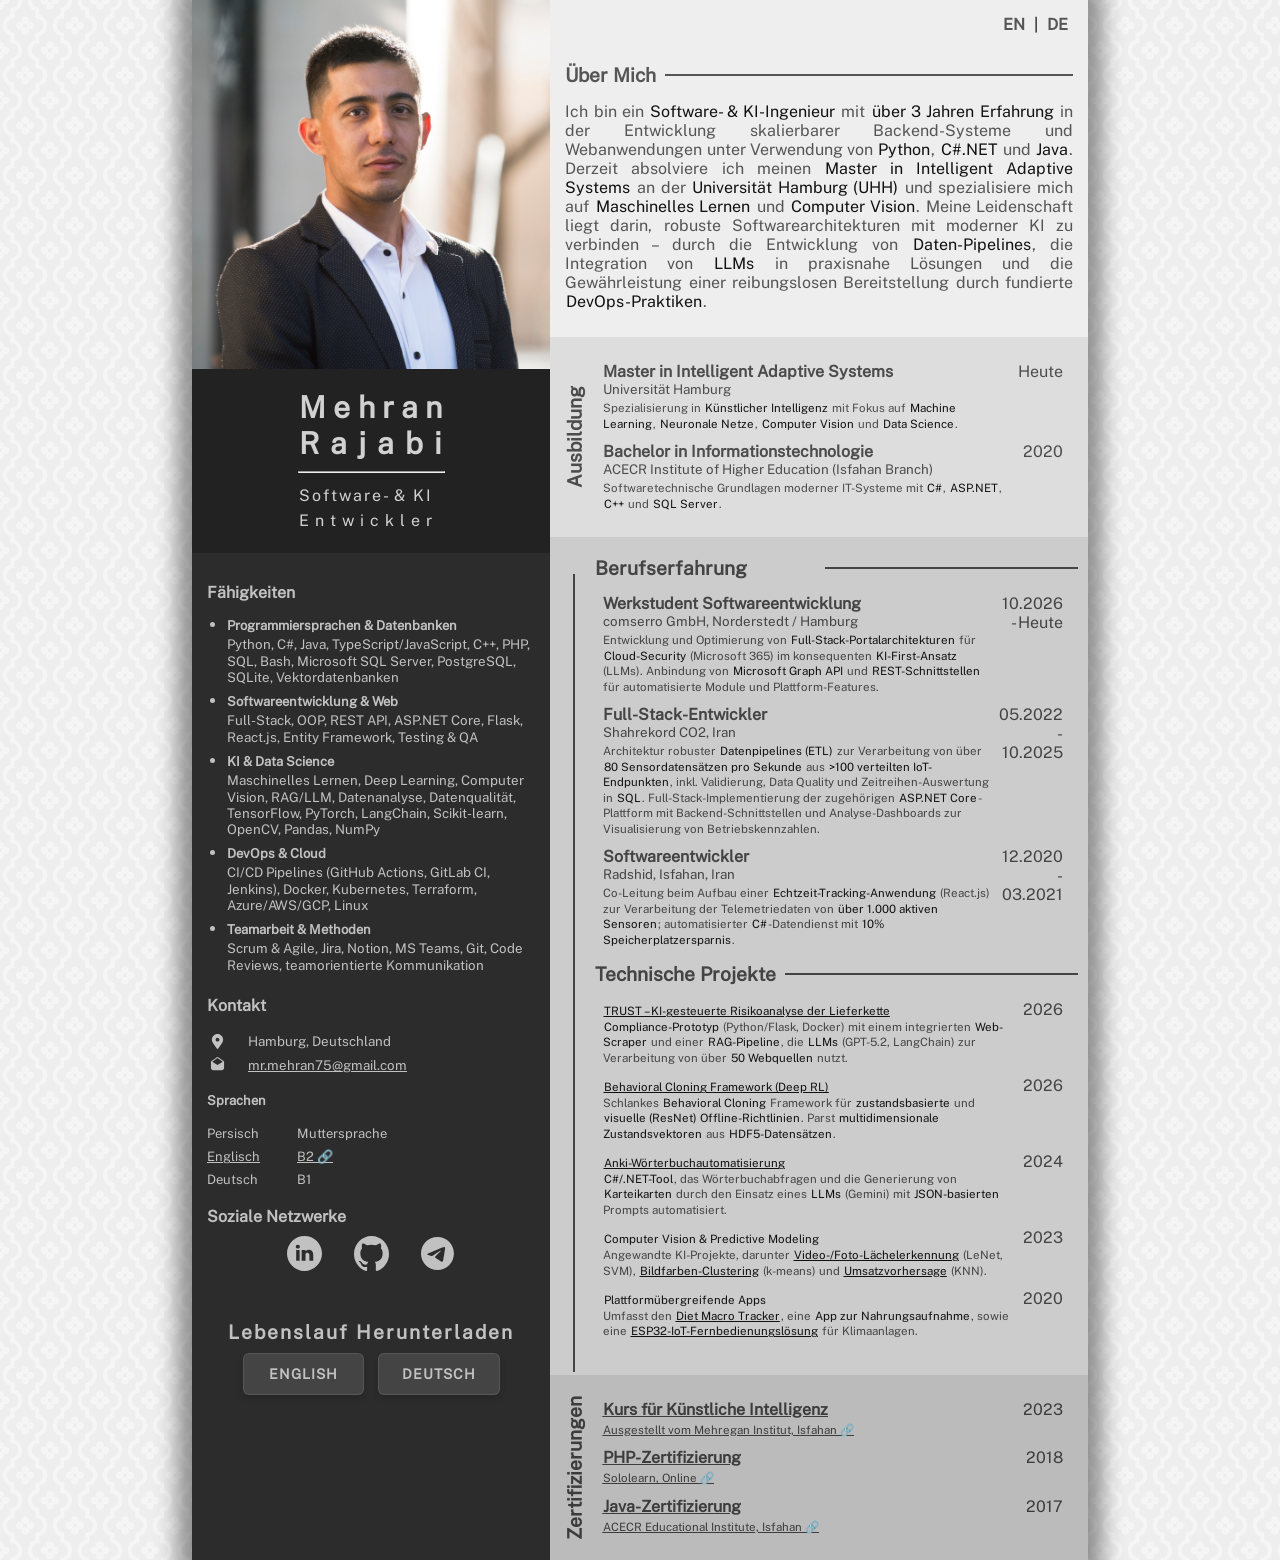
==== commit ceecfe7f: "Resume update" ====
--- a/de/index.html
+++ b/de/index.html
@@ -230,6 +230,16 @@
                     <div class="list-container">
                         <div class="list-item">
                             <div class="item-content">
+                                <b>Werkstudent Softwareentwicklung</b>
+                                <small>comserro GmbH, Norderstedt / Hamburg</small>
+                                <small>Entwicklung und Optimierung von <b>Full-Stack-Portalarchitekturen</b> für <b>Cloud-Security</b> (Microsoft 365) im konsequenten <b>KI-First-Ansatz</b> (LLMs). Anbindung von <b>Microsoft Graph API</b> und <b>REST-Schnittstellen</b> für automatisierte Module und Plattform-Features.</small>
+                            </div>
+                            <div class="item-date">
+                                10.2026 - Heute
+                            </div>
+                        </div>
+                        <div class="list-item">
+                            <div class="item-content">
                                 <b>Full-Stack-Entwickler</b>
                                 <small>Shahrekord CO2, Iran</small>
                                 <small>Architektur robuster <b>Datenpipelines (ETL)</b> zur Verarbeitung von über <b>80
--- a/style.css
+++ b/style.css
@@ -604,7 +604,6 @@
 
 .item-content small:last-child b,
 .about-text b {
-    font-size: 11.5px !important;
     font-weight: normal;
     color: #111111;
     padding: 0px 1px;
